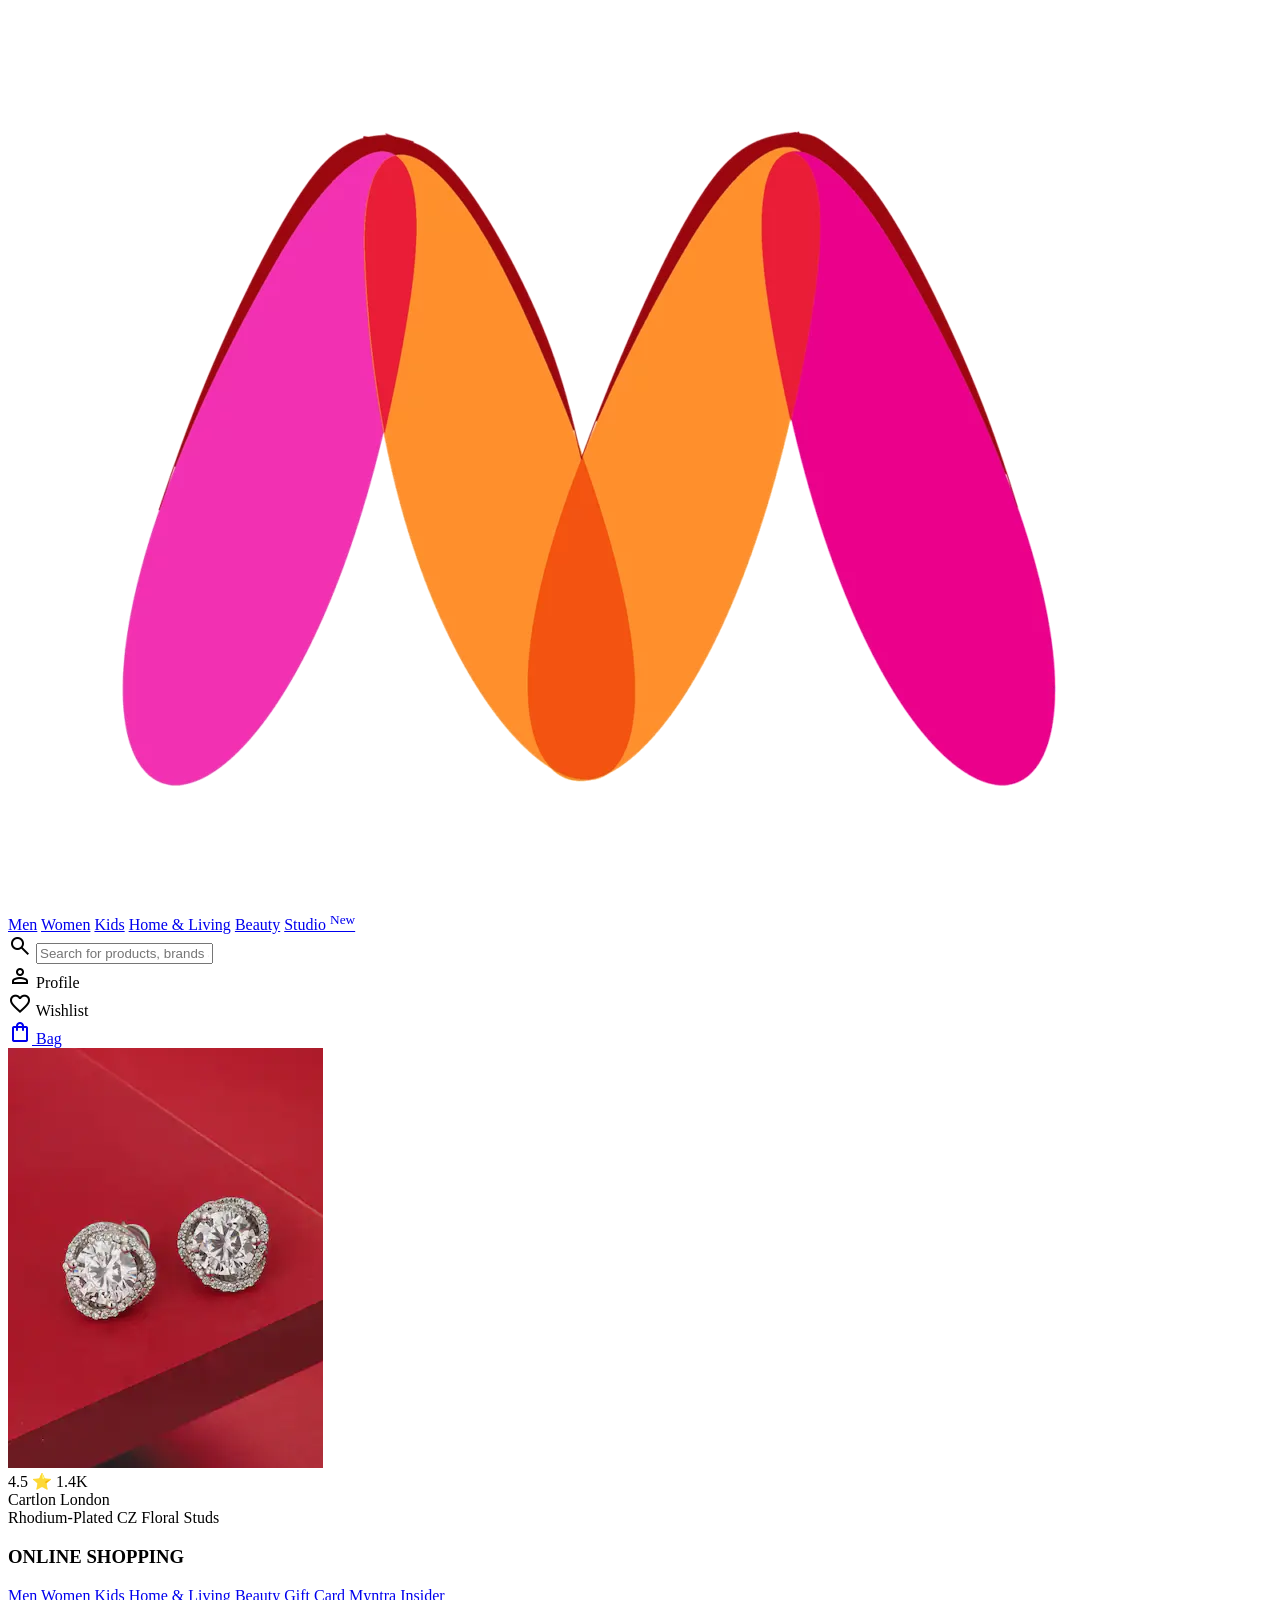
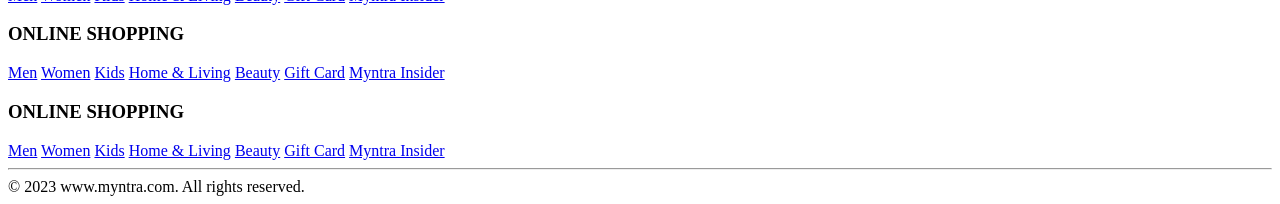
==== Template myntra function/index.html @ 93babe5a "Auto-sync: file changes" ====
<!DOCTYPE html>
<html lang="en">
<head>
    <title>Myntra Functional Clone</title>
    <link rel="stylesheet" href="css/index.css">
    <link rel="stylesheet" href="https://fonts.googleapis.com/css2?family=Material+Symbols+Outlined:opsz,wght,FILL,GRAD@20..48,100..700,0..1,-50..200" />
</head>
<body>
    <header>
        <div class="logo_container">
            <a href="#"><img class="myntra_home" src="images/myntra_logo.webp" alt="Myntra Home"></a>
        </div>
        <nav class="nav_bar">
            <a href="#">Men</a>
            <a href="#">Women</a>
            <a href="#">Kids</a>
            <a href="#">Home & Living</a>
            <a href="#">Beauty</a>
            <a href="#">Studio <sup>New</sup></a>
        </nav>
        <div class="search_bar">
            <span class="material-symbols-outlined search_icon">search</span>
            <input class="search_input" placeholder="Search for products, brands and more">
        </div>
        <div class="action_bar">
            <div class="action_container">
                <span class="material-symbols-outlined action_icon">person</span>
                <span class="action_name">Profile</span>
            </div>

            <div class="action_container">
                <span class="material-symbols-outlined action_icon">favorite</span>
                <span class="action_name">Wishlist</span>
            </div>

            <a class="action_container" href="pages/bag.html">
                <span class="material-symbols-outlined action_icon">shopping_bag</span>
                <span class="action_name">Bag</span>
            </a>
        </div>
    </header>
    <main>
        <div class="item-container">
            <div class="item-container">
                <img src ="images/1.jpg" alt="item image">
                <div class="rating">
                    4.5 ⭐ 1.4K
                </div>
                <div class="company-name">Cartlon London</div>
                <div class="item-name">Rhodium-Plated CZ Floral Studs</div>
                <div class="price">
                    
                </div>
            </div>
        </div>
    </main>
    <footer>
        <div class="footer_container">
            <div class="footer_column">
                <h3>ONLINE SHOPPING</h3>

                <a href="#">Men</a>
                <a href="#">Women</a>
                <a href="#">Kids</a>
                <a href="#">Home & Living</a>
                <a href="#">Beauty</a>
                <a href="#">Gift Card</a>
                <a href="#">Myntra Insider</a>
            </div>

            <div class="footer_column">
                <h3>ONLINE SHOPPING</h3>

                <a href="#">Men</a>
                <a href="#">Women</a>
                <a href="#">Kids</a>
                <a href="#">Home & Living</a>
                <a href="#">Beauty</a>
                <a href="#">Gift Card</a>
                <a href="#">Myntra Insider</a>
            </div>

            <div class="footer_column">
                <h3>ONLINE SHOPPING</h3>

                <a href="#">Men</a>
                <a href="#">Women</a>
                <a href="#">Kids</a>
                <a href="#">Home & Living</a>
                <a href="#">Beauty</a>
                <a href="#">Gift Card</a>
                <a href="#">Myntra Insider</a>
            </div>
        </div>
        <hr>

        <div class="copyright">
            &copy; 2023 www.myntra.com. All rights reserved.
        </div>
    </footer>
</body>
</html>
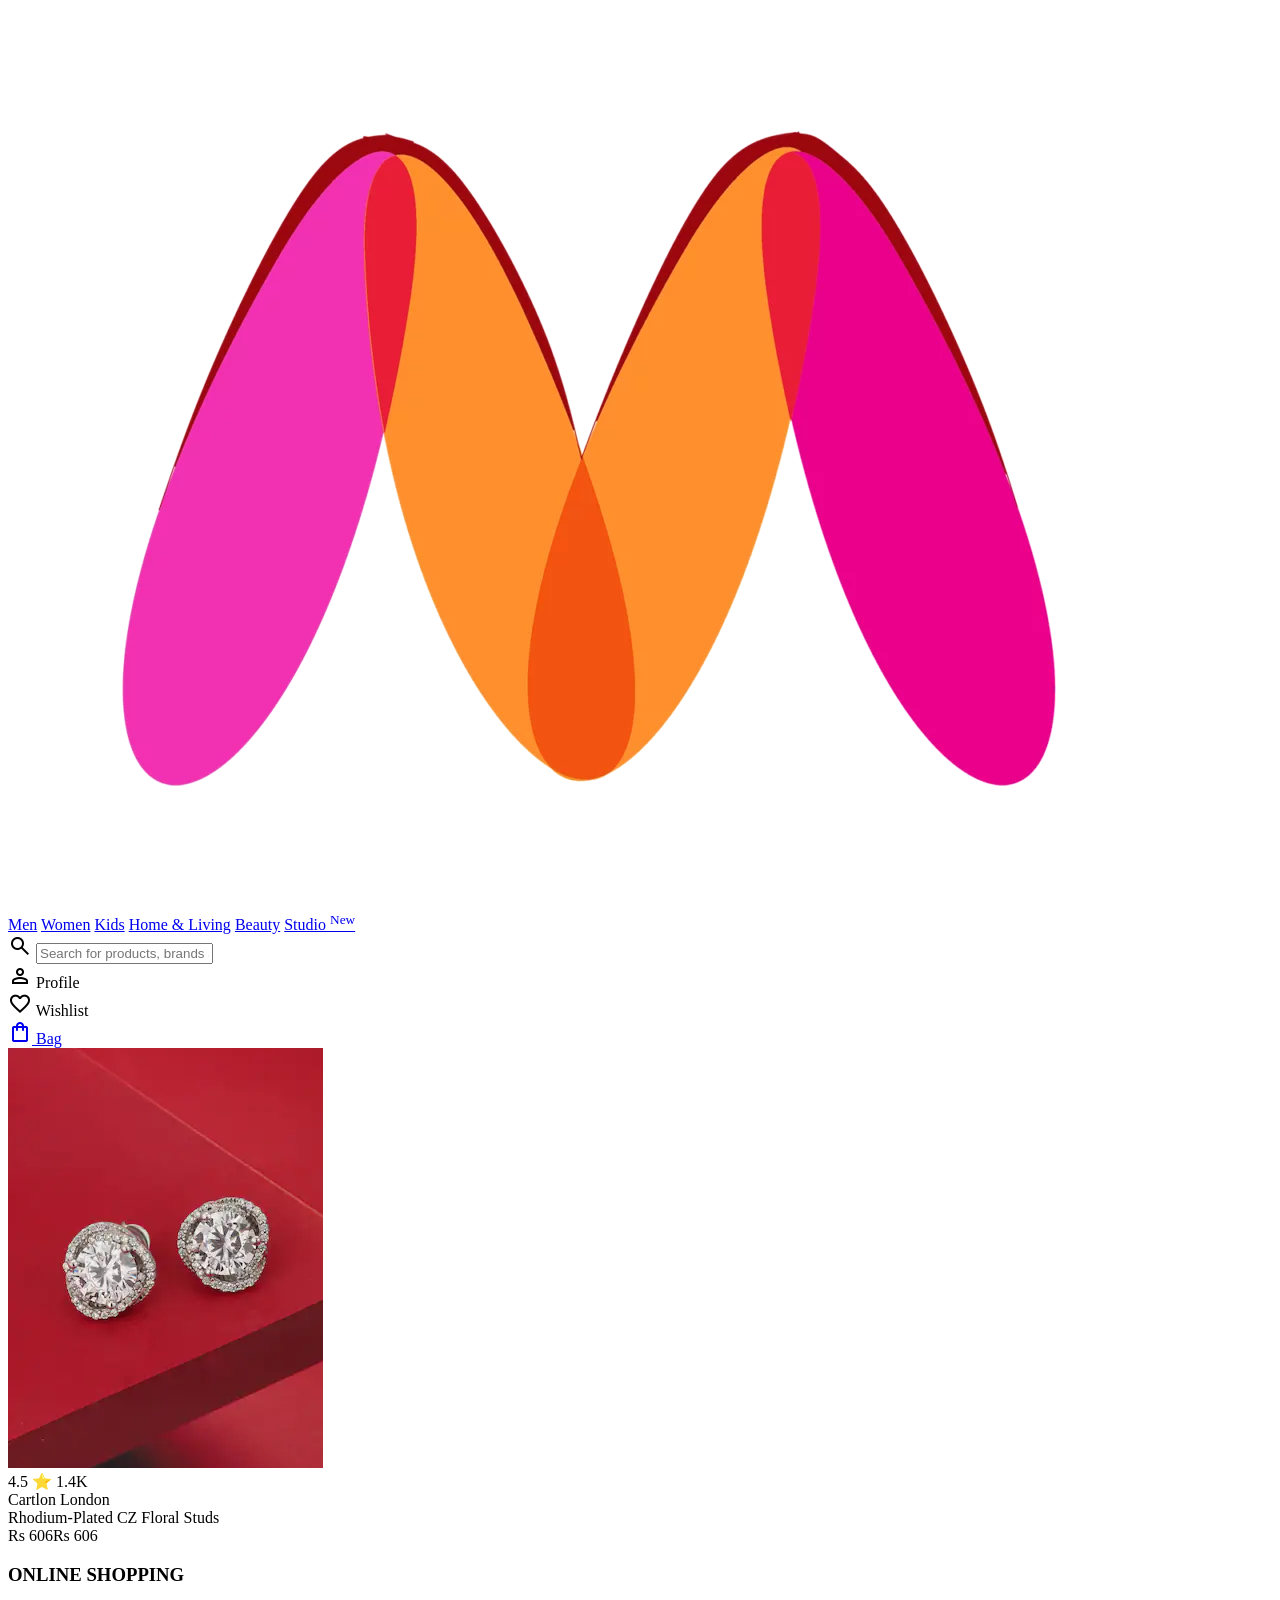
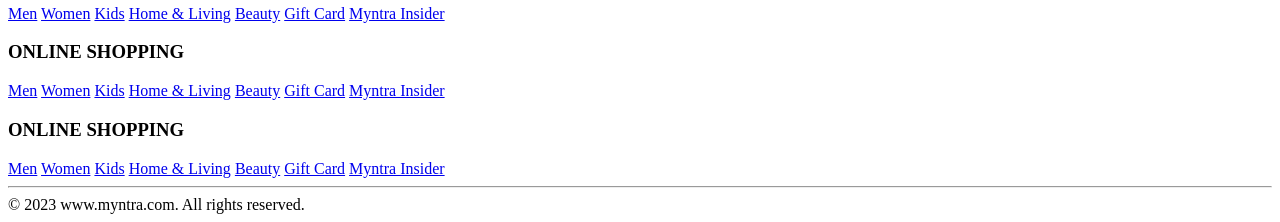
==== commit 518ed880: "Auto-sync: file changes" ====
--- a/Template myntra function/index.html
+++ b/Template myntra function/index.html
@@ -49,7 +49,7 @@
                 <div class="company-name">Cartlon London</div>
                 <div class="item-name">Rhodium-Plated CZ Floral Studs</div>
                 <div class="price">
-                    
+                    <span class = "Current-price">Rs 606</span><span class = "Original-price">Rs 606</span>
                 </div>
             </div>
         </div>
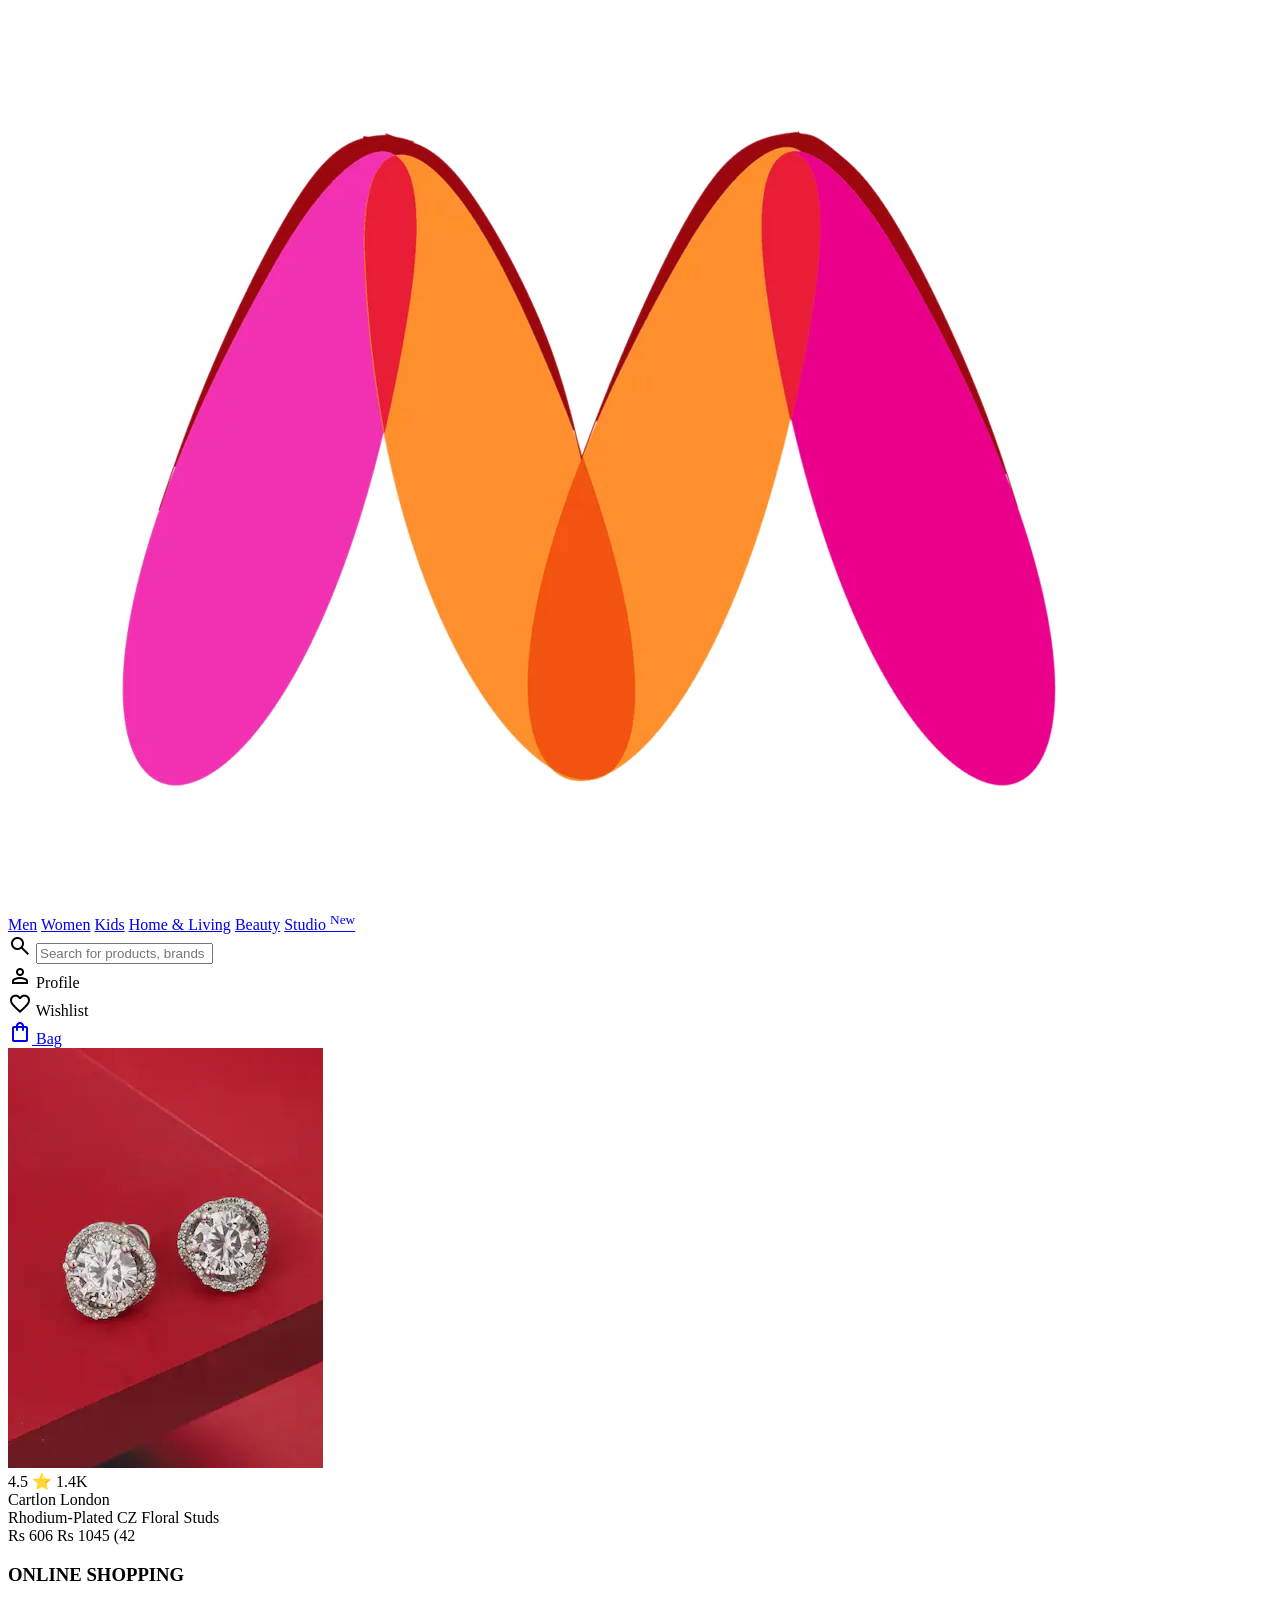
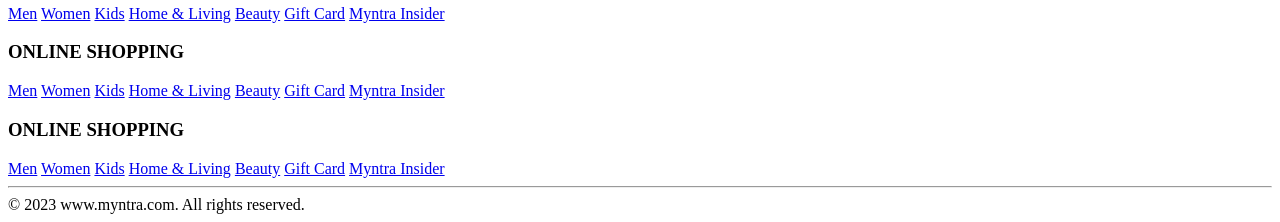
==== commit 2b18e8e3: "Auto-sync: file changes" ====
--- a/Template myntra function/index.html
+++ b/Template myntra function/index.html
@@ -49,7 +49,9 @@
                 <div class="company-name">Cartlon London</div>
                 <div class="item-name">Rhodium-Plated CZ Floral Studs</div>
                 <div class="price">
-                    <span class = "Current-price">Rs 606</span><span class = "Original-price">Rs 606</span>
+                    <span class = "Current-price">Rs 606</span>
+                    <span class = "Original-price">Rs 1045</span>
+                    <span class = "Original-price">(42</span>
                 </div>
             </div>
         </div>
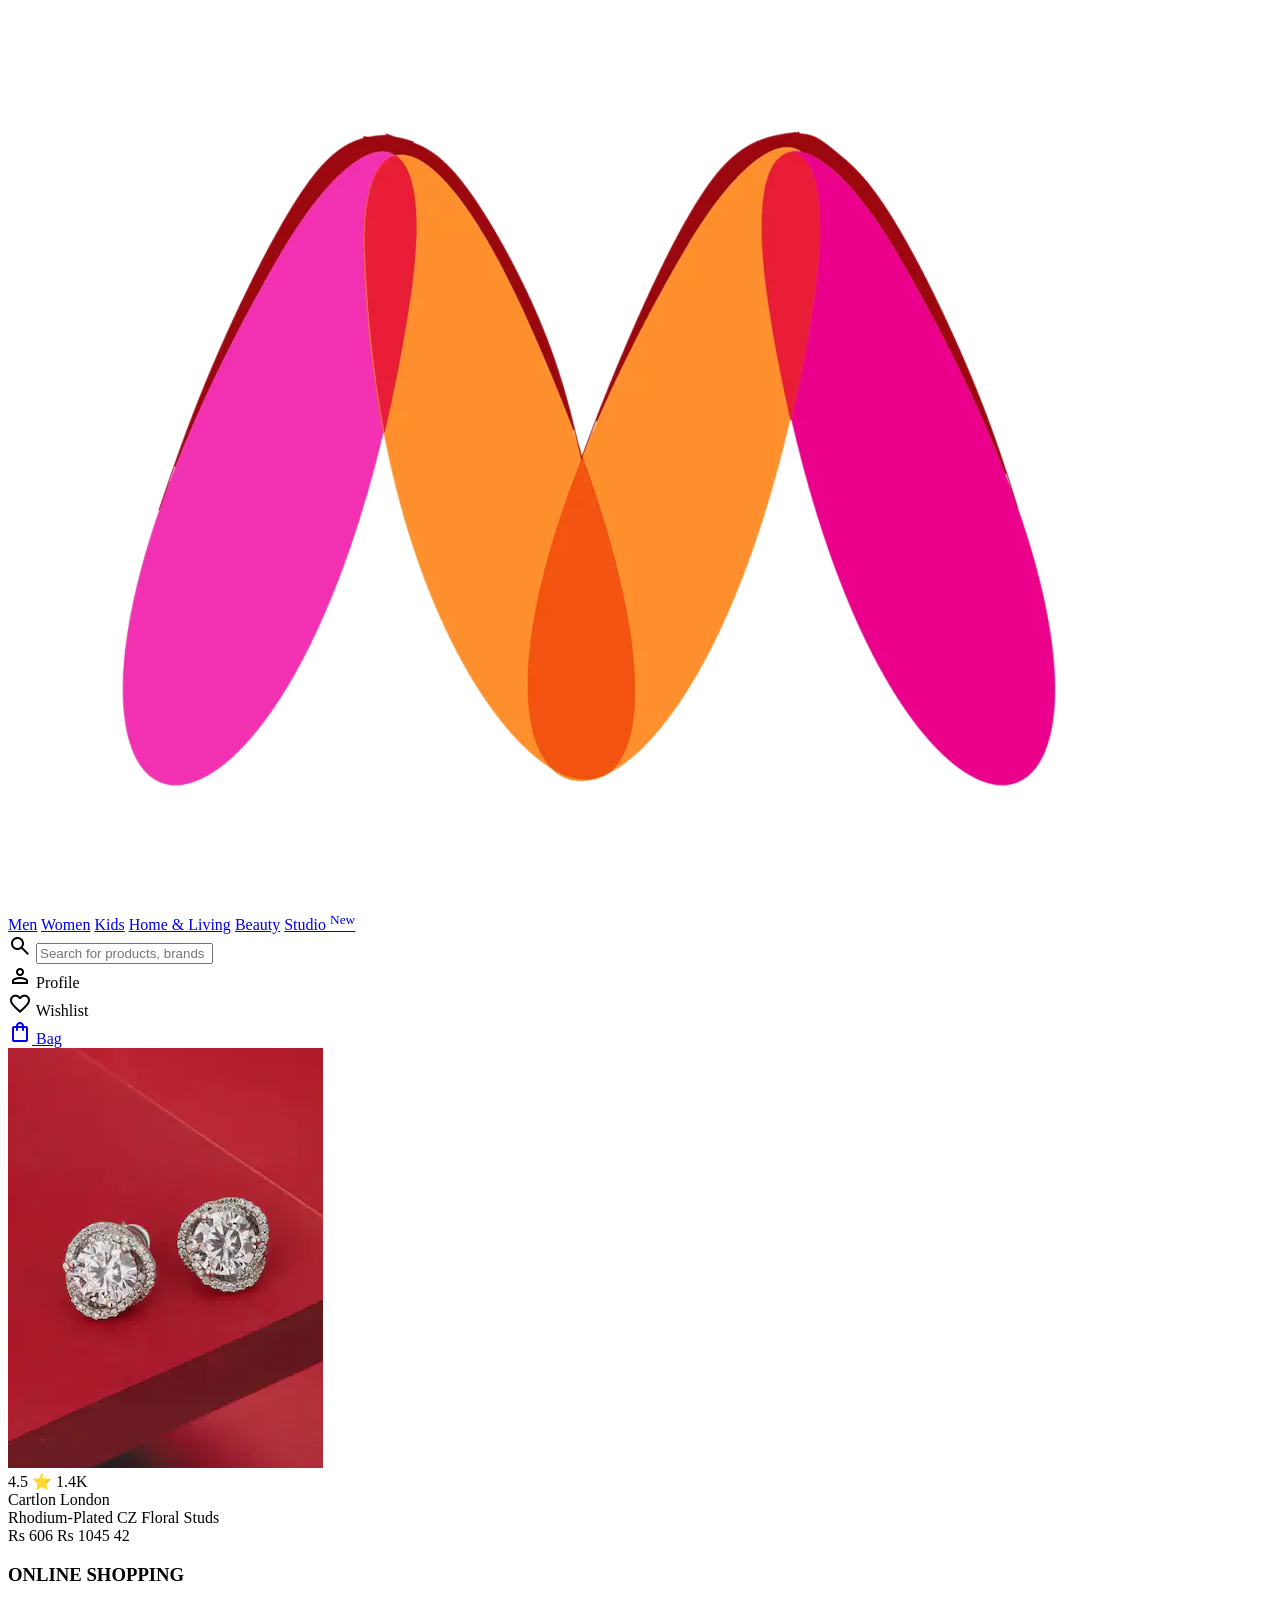
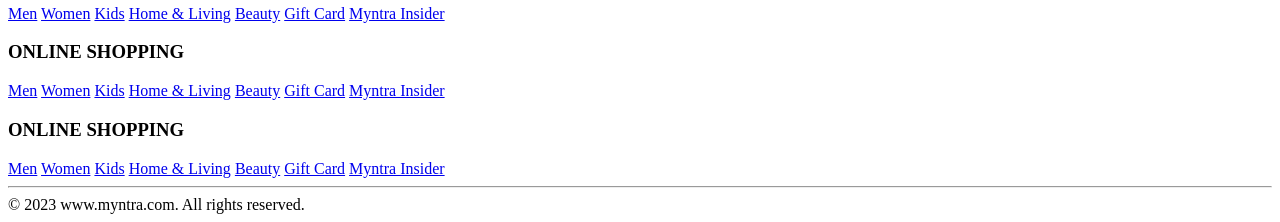
==== commit c20f5235: "Auto-sync: file changes" ====
--- a/Template myntra function/index.html
+++ b/Template myntra function/index.html
@@ -51,7 +51,7 @@
                 <div class="price">
                     <span class = "Current-price">Rs 606</span>
                     <span class = "Original-price">Rs 1045</span>
-                    <span class = "Original-price">(42</span>
+                    <span class = "Original-price">42</span>
                 </div>
             </div>
         </div>
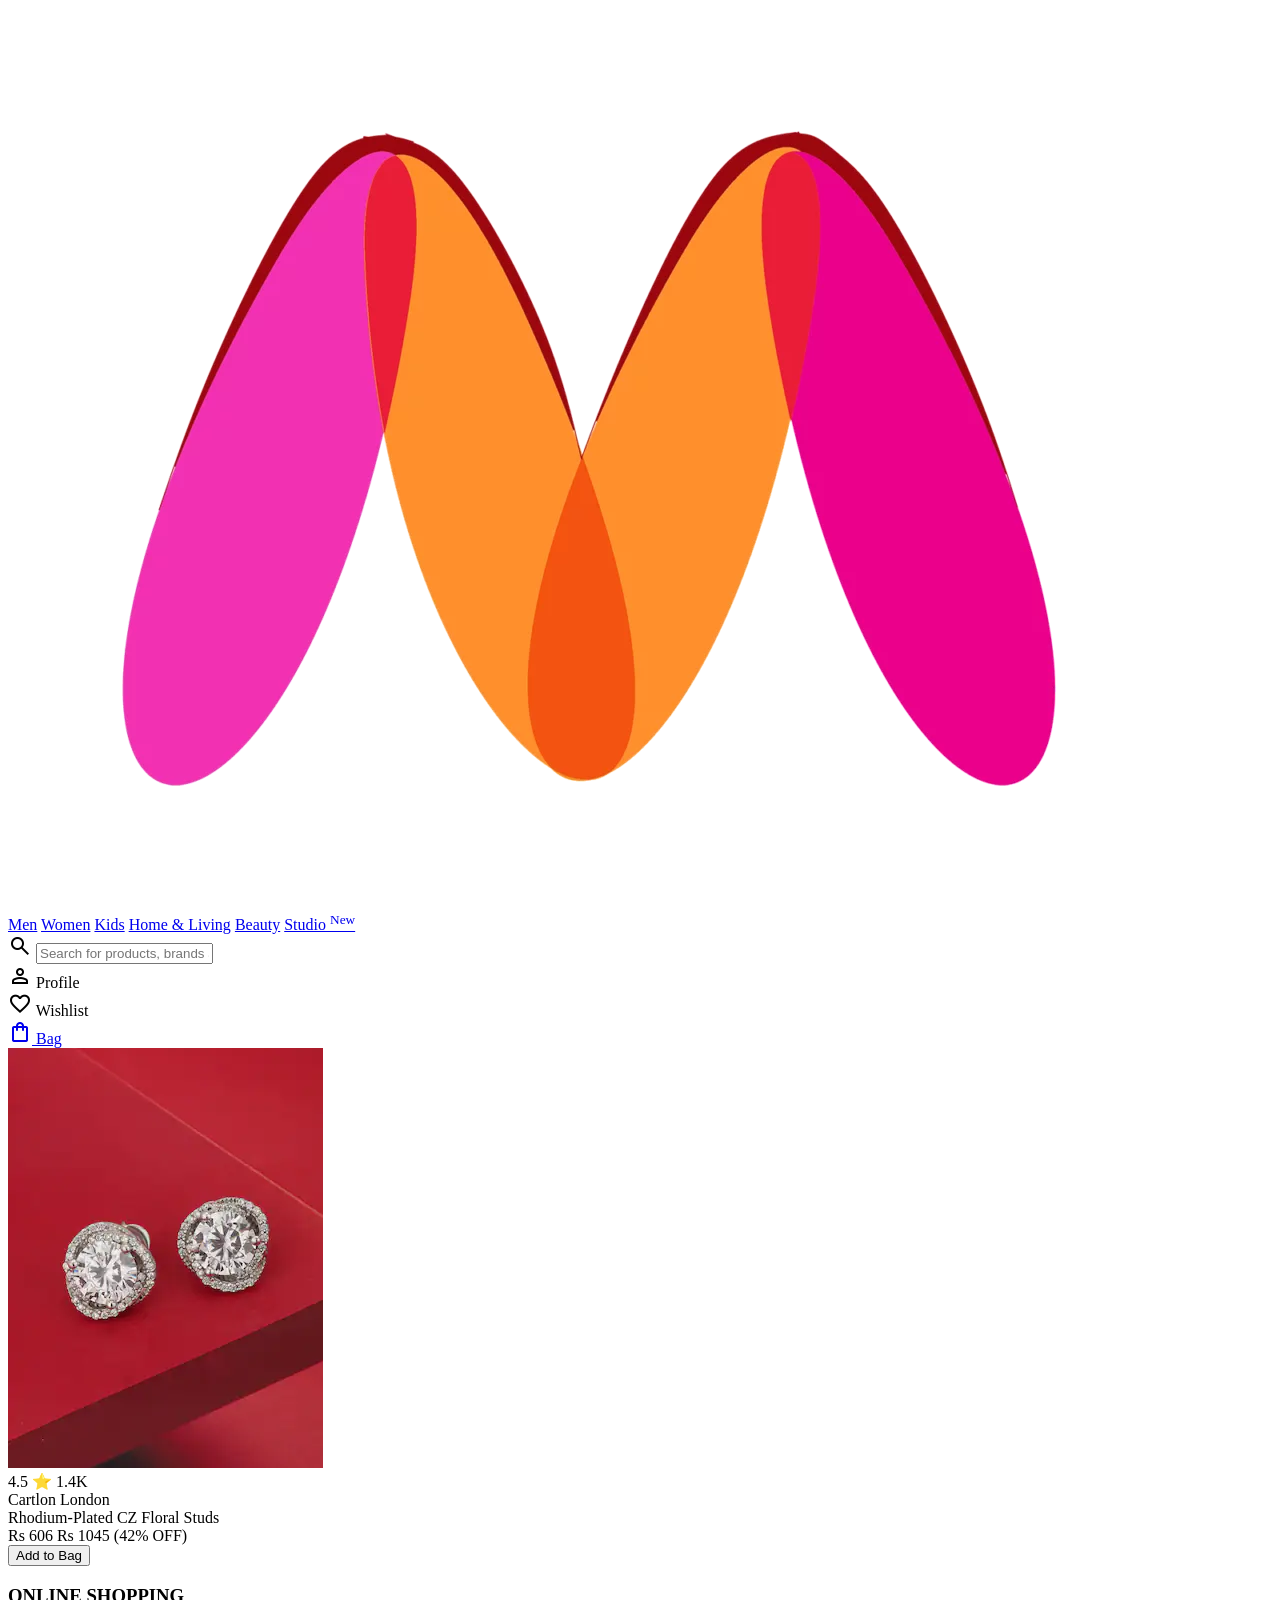
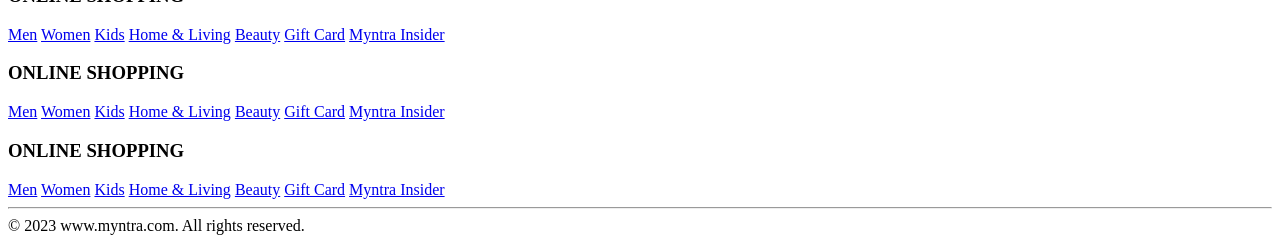
==== commit 60d38e5c: "Auto-sync: file changes" ====
--- a/Template myntra function/index.html
+++ b/Template myntra function/index.html
@@ -40,9 +40,9 @@
         </div>
     </header>
     <main>
-        <div class="item-container">
+        <div class="items-container">
             <div class="item-container">
-                <img src ="images/1.jpg" alt="item image">
+                <img class="item-image" src ="images/1.jpg" alt="item image">
                 <div class="rating">
                     4.5 ⭐ 1.4K
                 </div>
@@ -51,8 +51,9 @@
                 <div class="price">
                     <span class = "Current-price">Rs 606</span>
                     <span class = "Original-price">Rs 1045</span>
-                    <span class = "Original-price">42</span>
+                    <span class = "Original-price">(42% OFF)</span>
                 </div>
+                <button class="btn-add-bag">Add to Bag</button>
             </div>
         </div>
     </main>
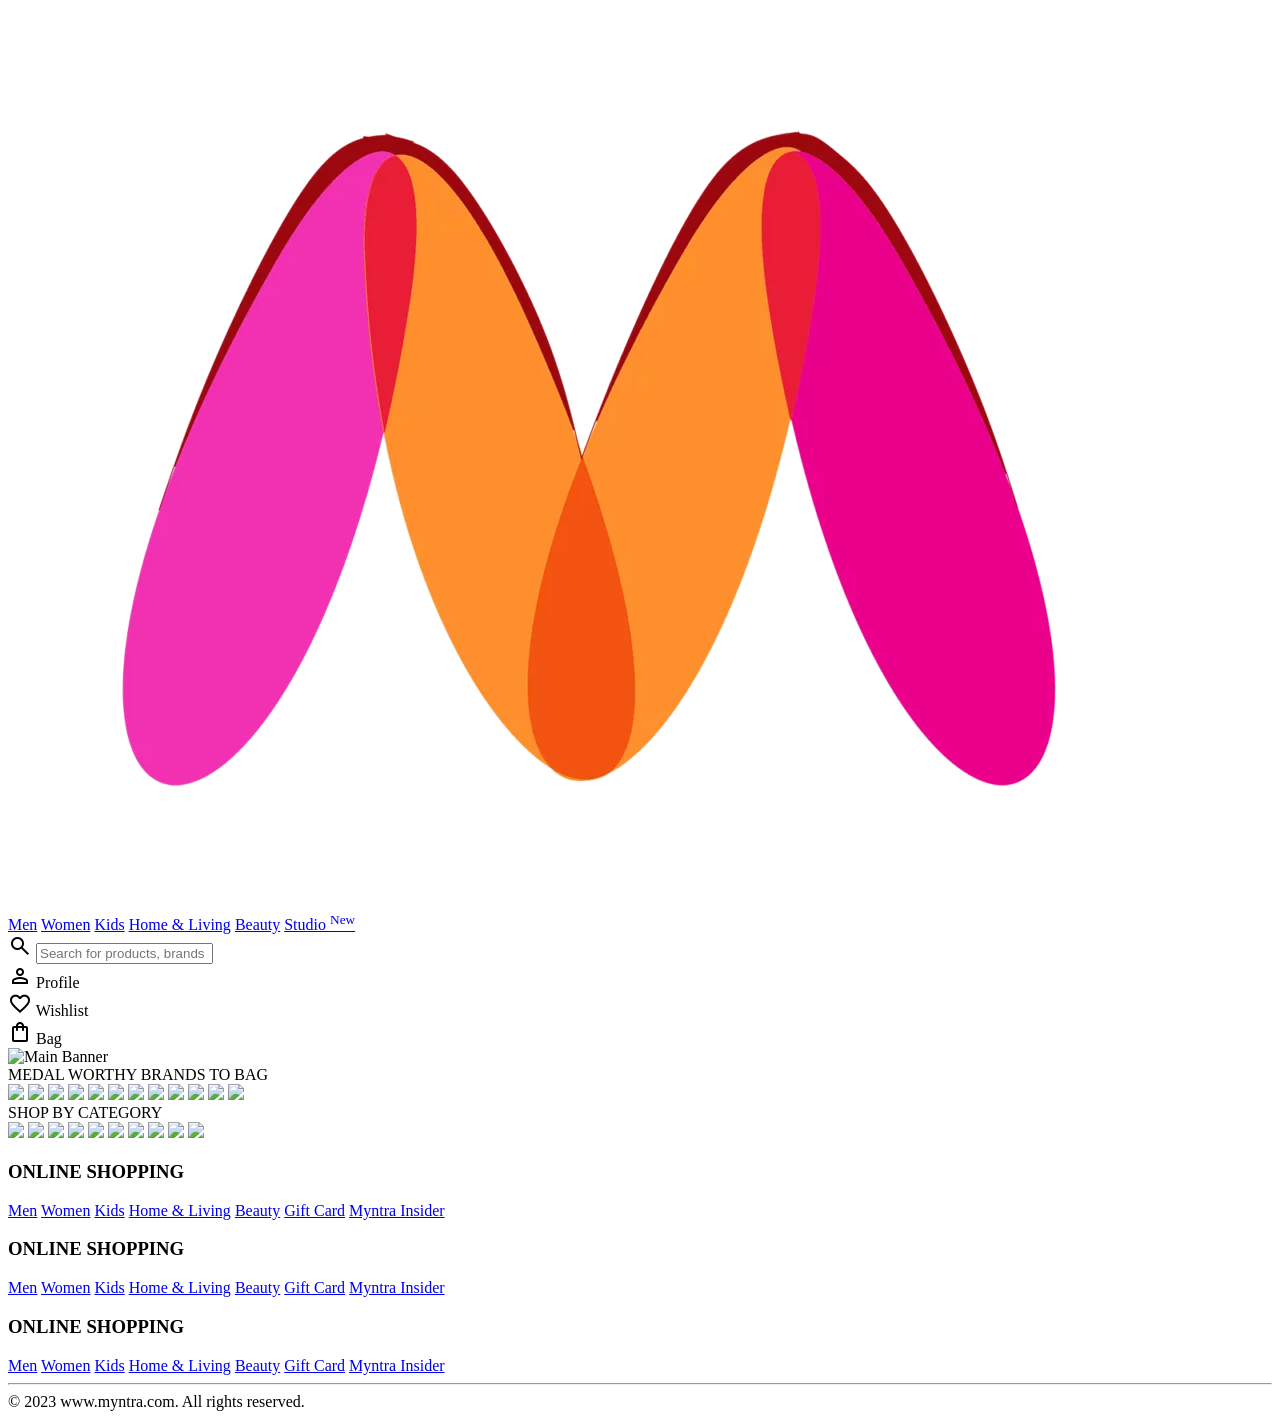
==== commit 633beb70: "Auto-sync: file changes" ====
--- a/Template myntra function/index.html
+++ b/Template myntra function/index.html
@@ -1,8 +1,8 @@
 <!DOCTYPE html>
 <html lang="en">
 <head>
-    <title>Myntra Functional Clone</title>
-    <link rel="stylesheet" href="css/index.css">
+    <title>Myntra Clone</title>
+    <link rel="stylesheet" href="index.css">
     <link rel="stylesheet" href="https://fonts.googleapis.com/css2?family=Material+Symbols+Outlined:opsz,wght,FILL,GRAD@20..48,100..700,0..1,-50..200" />
 </head>
 <body>
@@ -33,28 +33,44 @@
                 <span class="action_name">Wishlist</span>
             </div>
 
-            <a class="action_container" href="pages/bag.html">
+            <div class="action_container">
                 <span class="material-symbols-outlined action_icon">shopping_bag</span>
                 <span class="action_name">Bag</span>
-            </a>
+            </div>
         </div>
     </header>
     <main>
-        <div class="items-container">
-            <div class="item-container">
-                <img class="item-image" src ="images/1.jpg" alt="item image">
-                <div class="rating">
-                    4.5 ⭐ 1.4K
-                </div>
-                <div class="company-name">Cartlon London</div>
-                <div class="item-name">Rhodium-Plated CZ Floral Studs</div>
-                <div class="price">
-                    <span class = "Current-price">Rs 606</span>
-                    <span class = "Original-price">Rs 1045</span>
-                    <span class = "Original-price">(42% OFF)</span>
-                </div>
-                <button class="btn-add-bag">Add to Bag</button>
-            </div>
+        <div class="banner_container">
+            <img class="banner_image" src="images/banner.jpg" alt="Main Banner">
+        </div>
+        <div class="category_heading">MEDAL WORTHY BRANDS TO BAG</div>
+        <div class="category_items">
+            <a href="#"><img class="sale_item" src="images/offers/1.png"></a>
+            <a href="#"><img class="sale_item" src="images/offers/2.png"></a>
+            <a href="#"><img class="sale_item" src="images/offers/3.png"></a>
+            <a href="#"><img class="sale_item" src="images/offers/4.png"></a>
+            <a href="#"><img class="sale_item" src="images/offers/5.png"></a>
+            <a href="#"><img class="sale_item" src="images/offers/6.png"></a>
+            <a href="#"><img class="sale_item" src="images/offers/7.png"></a>
+            <a href="#"><img class="sale_item" src="images/offers/8.png"></a>
+            <a href="#"><img class="sale_item" src="images/offers/9.png"></a>
+            <a href="#"><img class="sale_item" src="images/offers/10.png"></a>
+            <a href="#"><img class="sale_item" src="images/offers/11.png"></a>
+            <a href="#"><img class="sale_item" src="images/offers/12.png"></a>
+        </div>
+
+        <div class="category_heading">SHOP BY CATEGORY</div>
+        <div class="category_items">
+            <a href="#"><img class="sale_item" src="images/categories/1.jpg"></a>
+            <a href="#"><img class="sale_item" src="images/categories/2.jpg"></a>
+            <a href="#"><img class="sale_item" src="images/categories/3.jpg"></a>
+            <a href="#"><img class="sale_item" src="images/categories/4.jpg"></a>
+            <a href="#"><img class="sale_item" src="images/categories/5.jpg"></a>
+            <a href="#"><img class="sale_item" src="images/categories/6.jpg"></a>
+            <a href="#"><img class="sale_item" src="images/categories/7.jpg"></a>
+            <a href="#"><img class="sale_item" src="images/categories/8.jpg"></a>
+            <a href="#"><img class="sale_item" src="images/categories/9.jpg"></a>
+            <a href="#"><img class="sale_item" src="images/categories/10.jpg"></a>
         </div>
     </main>
     <footer>
@@ -98,7 +114,7 @@
         <hr>
 
         <div class="copyright">
-            &copy; 2023 www.myntra.com. All rights reserved.
+            © 2023 www.myntra.com. All rights reserved.
         </div>
     </footer>
 </body>
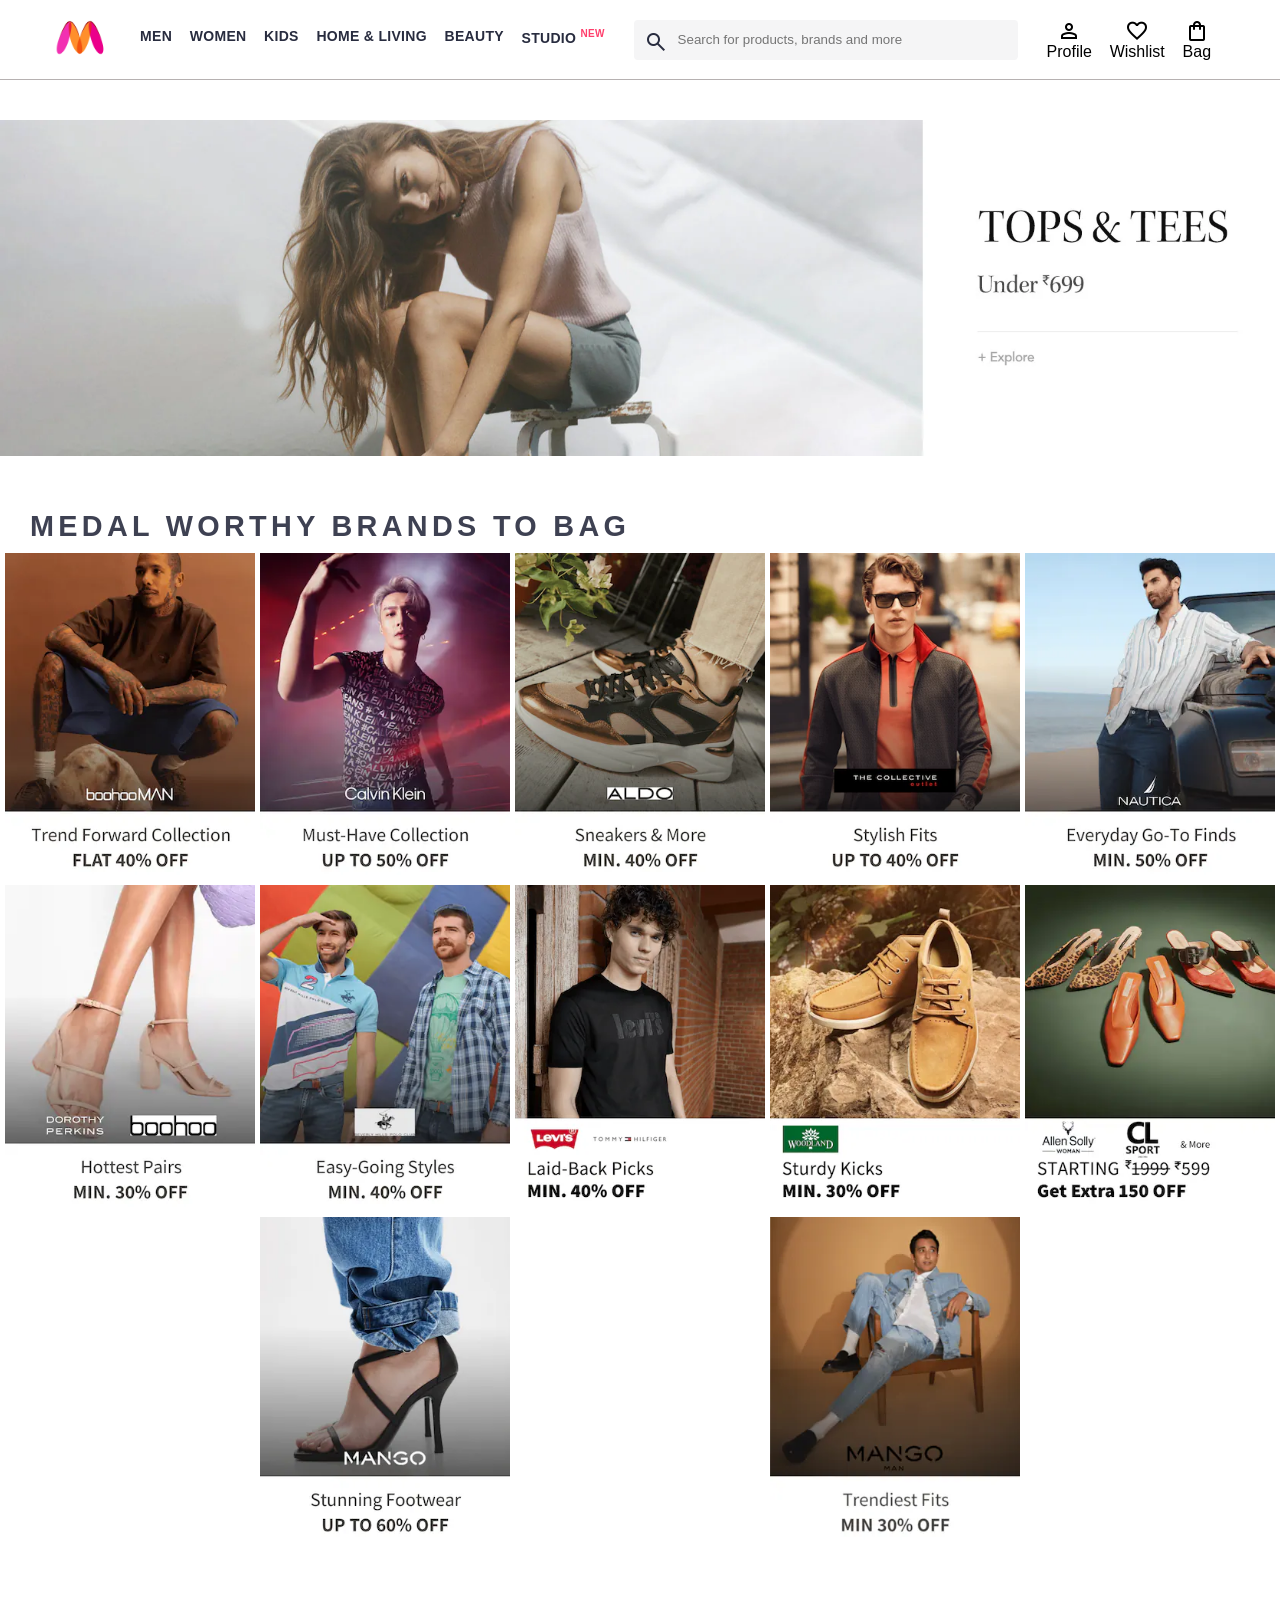
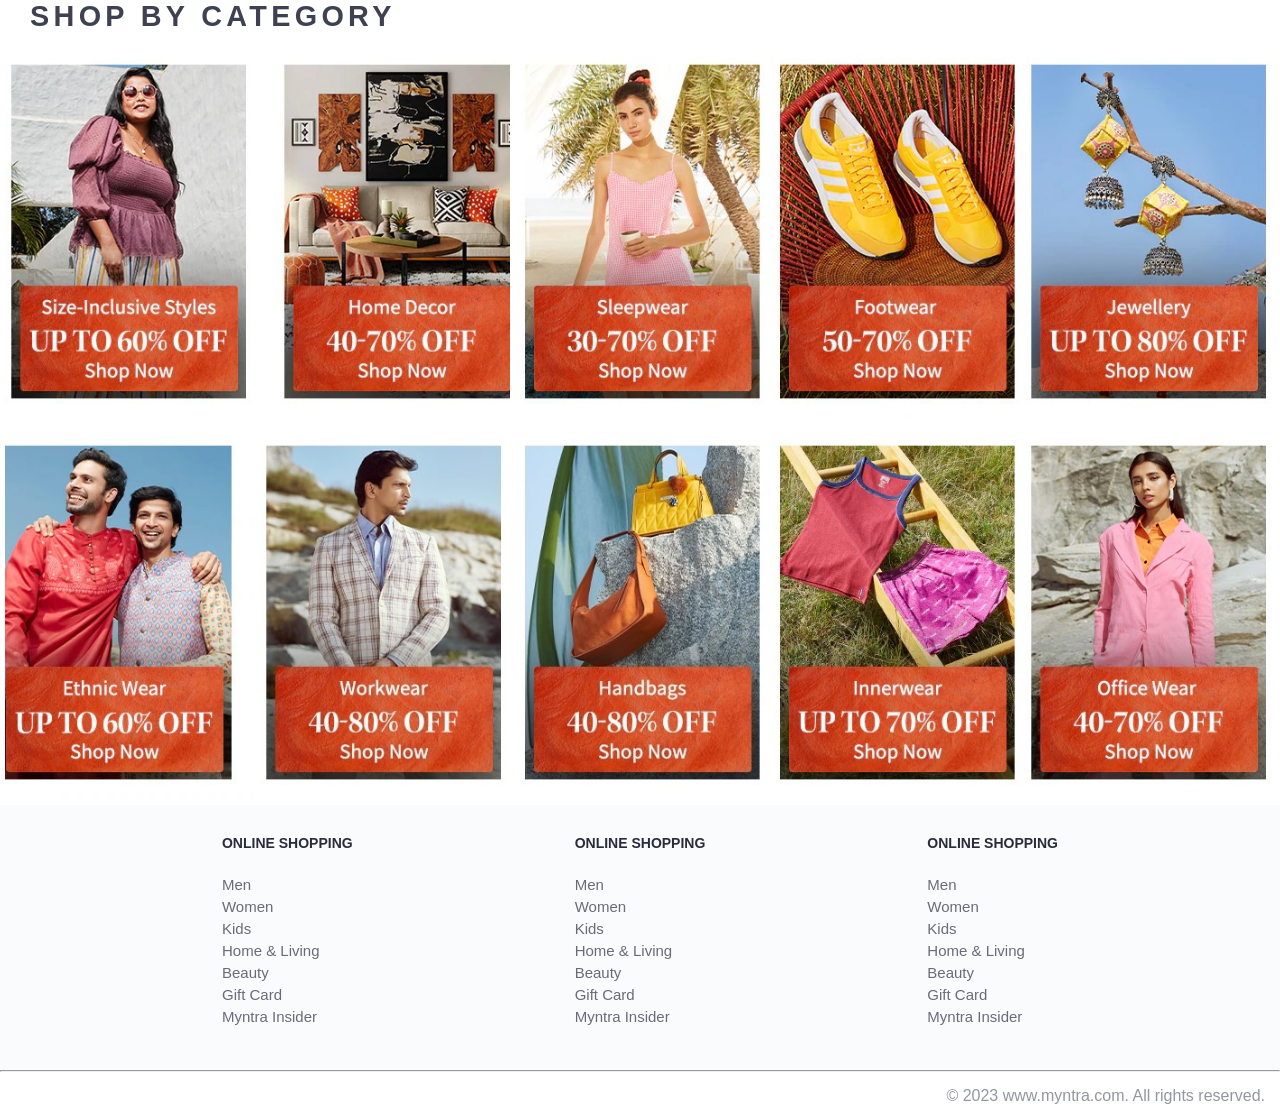
==== commit 59b4c4e6: "Auto-sync: file changes" ====
--- a/Template myntra function/index.html
+++ b/Template myntra function/index.html
@@ -41,7 +41,7 @@
     </header>
     <main>
         <div class="banner_container">
-            <img class="banner_image" src="images/banner.jpg" alt="Main Banner">
+            <img class="banner_image" src="banner.jpg" alt="Main Banner">
         </div>
         <div class="category_heading">MEDAL WORTHY BRANDS TO BAG</div>
         <div class="category_items">
--- a/Template myntra function/index.css
+++ b/Template myntra function/index.css
@@ -0,0 +1,143 @@
+* {
+    margin: 0;
+    padding: 0;
+    font-family: Assistant,-apple-system,BlinkMacSystemFont,Segoe UI,Roboto,Helvetica,Arial,sans-serif;
+    box-sizing: border-box;
+}
+header {
+    display: flex;
+    background-color: #ffffff;
+    height: 80px;
+    justify-content: space-between;
+    align-items: center;
+    border-bottom: 1px solid #b6b1b1;
+}
+.myntra_home {
+    height: 45px;
+}
+.logo_container {
+    margin-left: 4%;
+}
+.action_bar {
+    margin-right: 4%;
+}
+.nav_bar {
+    display: flex;
+    min-width: 500px;
+    justify-content: space-evenly;
+}
+.nav_bar a {
+    font-size: 14px;
+    letter-spacing: .3px;
+    color: #282c3f;
+    font-weight: 700;
+    text-transform: uppercase;
+    text-decoration: none;
+    padding: 28px 0;
+    border-bottom: 5px solid #ffffff;
+}
+.nav_bar a:hover {
+    border-bottom: 4px solid #f54e77;
+}
+
+.nav_bar a sup {
+    color: #ff3f6c;
+    font-size: 10px;
+}
+
+.search_bar {
+    height: 40px;
+    min-width: 200px;
+    width: 30%;
+    display: flex;
+    align-items: center;
+}
+.search_icon {
+    box-sizing: content-box;
+    height: 20px;
+    padding: 10px;
+
+    background-color: #f5f5f6;
+    color: #282c3f;
+    font-weight: 300;
+    border-radius: 4px 0 0 4px;
+}
+.search_input {
+    color: #696e79;
+    background-color: #f5f5f6;
+    flex-grow: 1;
+    height: 40px;
+    border: 0;
+    border-radius: 0 4px 4px 0;
+}
+
+.action_bar {
+    display: flex;
+    min-width: 200px;
+    justify-content: space-evenly;
+}
+
+.action_container {
+    display: flex;
+    flex-direction: column;
+    align-items: center;
+}
+
+/* Main section */
+.banner_container {
+    margin: 40px 0;
+}
+.banner_image {
+    width: 100%;
+}
+
+.category_heading {
+    text-transform: uppercase;
+    color: #3e4152;
+    letter-spacing: .15em;
+    font-size: 1.8em;
+    margin: 50px 0 10px 30px;
+    max-height: 5em;
+    font-weight: 700;
+}
+
+.category_items {
+    display: flex;
+    flex-wrap: wrap;
+    justify-content: space-evenly;
+}
+
+.sale_item {
+    width: 250px;
+}
+
+.footer_container {
+    padding: 30px 0px 40px 0px;
+    background: #FAFBFC;
+    display: flex;
+    justify-content: space-evenly;
+}
+
+.footer_column {
+    display: flex;
+    flex-direction: column;
+}
+
+.footer_column h3 {
+    color: #282c3f;
+    font-size: 14px;
+    margin-bottom: 25px;
+}
+
+.footer_column a {
+    color: #696b79;
+    font-size: 15px;
+    text-decoration: none;
+    padding-bottom: 5px;
+}
+
+.copyright {
+    color: #94969f;
+    text-align: end;
+    padding: 15px;
+}
